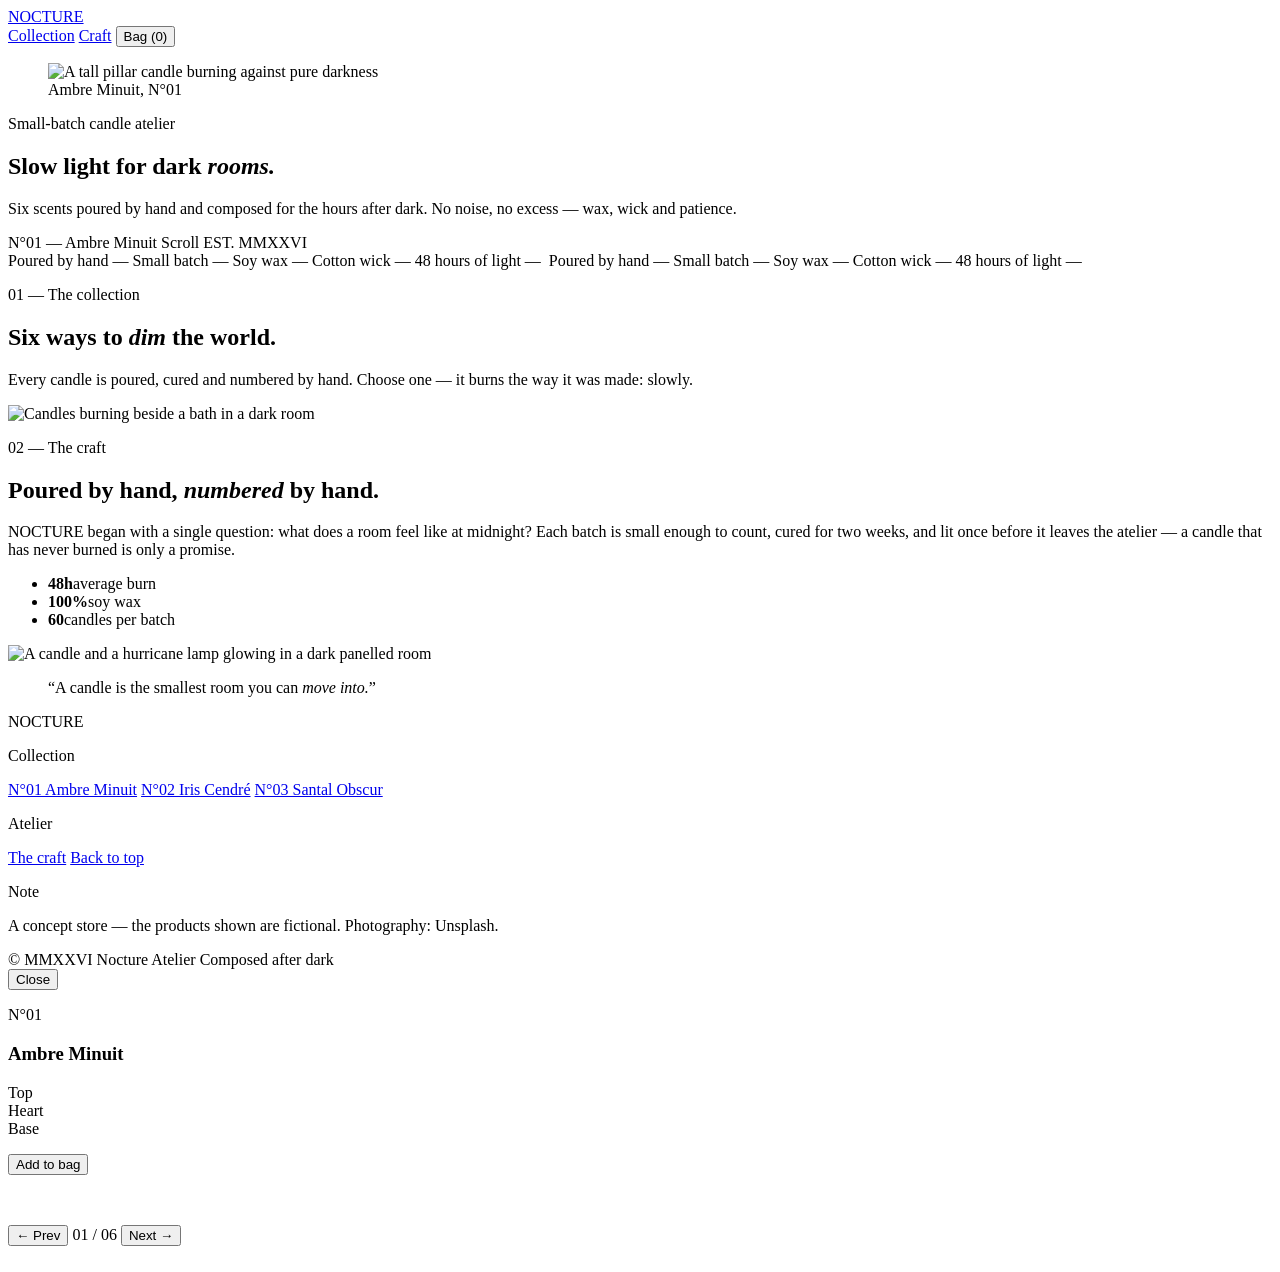
==== index.html @ b779e442 "Rename 1-index.html to index.html" ====
<!DOCTYPE html>
<html lang="en">
<head>
<meta charset="UTF-8">
<meta name="viewport" content="width=device-width, initial-scale=1.0">
<title>NOCTURE — Slow light for dark rooms</title>
<meta name="description" content="NOCTURE is a small-batch candle atelier. Six scents poured by hand, composed for the hours after dark.">
<link rel="icon" href="favicon.svg" type="image/svg+xml">
<link rel="preconnect" href="https://fonts.googleapis.com">
<link rel="preconnect" href="https://fonts.gstatic.com" crossorigin>
<link href="https://fonts.googleapis.com/css2?family=Italiana&family=Cormorant+Garamond:ital,wght@0,300;0,400;1,300;1,400&family=IBM+Plex+Mono:wght@400;500&display=swap" rel="stylesheet">
<link rel="stylesheet" href="style.css">
</head>
<body>

<!-- PRELOADER -->
<div class="loader" id="loader" aria-hidden="true">
  <div class="loader__word" id="loaderWord"></div>
  <div class="loader__line"><span id="loaderBar"></span></div>
</div>

<!-- HEADER -->
<header class="hdr" id="hdr">
  <a class="hdr__brand" href="#top" data-scroll>NOCTURE</a>
  <nav class="hdr__nav" aria-label="Primary">
    <a href="#collection" data-scroll>Collection</a>
    <a href="#craft" data-scroll>Craft</a>
    <button class="hdr__bag" id="bagBtn" type="button">Bag&nbsp;(<span id="bagCount">0</span>)</button>
  </nav>
</header>

<main id="top">

  <!-- HERO -->
  <section class="hero" id="hero">
    <div class="hero__glow" id="heroGlow"></div>
    <div class="hero__stage" id="heroStage">
      <figure class="niche niche--hero">
        <img src="hero.jpg" alt="A tall pillar candle burning against pure darkness" class="niche__img" id="heroImg" fetchpriority="high">
        <figcaption class="sr-only">Ambre Minuit, N°01</figcaption>
      </figure>
      <div class="hero__shadow"></div>
    </div>
    <div class="hero__copy" id="heroCopy">
      <p class="label rv">Small-batch candle atelier</p>
      <h1 class="hero__title">
        <span class="rv d1">Slow light</span>
        <span class="rv d2">for dark <em>rooms.</em></span>
      </h1>
      <p class="hero__sub rv d3">Six scents poured by hand and composed for the hours after dark. No noise, no excess — wax, wick and patience.</p>
    </div>
    <div class="hero__meta rv d4">
      <span>N°01 — Ambre Minuit</span>
      <span class="hero__scroll">Scroll<span class="hero__scroll-line"></span></span>
      <span>EST. MMXXVI</span>
    </div>
  </section>

  <!-- MARQUEE -->
  <div class="marquee" aria-hidden="true">
    <div class="marquee__track">
      <span>Poured by hand — Small batch — Soy wax — Cotton wick — 48 hours of light —&nbsp;</span>
      <span>Poured by hand — Small batch — Soy wax — Cotton wick — 48 hours of light —&nbsp;</span>
    </div>
  </div>

  <!-- COLLECTION -->
  <section class="collection" id="collection">
    <header class="section-head">
      <p class="label rv">01 — The collection</p>
      <h2 class="section-title rv d1">Six ways to <em>dim</em> the world.</h2>
      <p class="section-sub rv d2">Every candle is poured, cured and numbered by hand. Choose one — it burns the way it was made: slowly.</p>
    </header>
    <div class="shelf" id="shelf"><!-- niches rendered by script.js --></div>
  </section>

  <!-- CRAFT -->
  <section class="craft" id="craft">
    <div class="craft__media rv">
      <img src="craft.jpg" alt="Candles burning beside a bath in a dark room" loading="lazy">
    </div>
    <div class="craft__copy">
      <p class="label rv">02 — The craft</p>
      <h2 class="section-title rv d1">Poured by hand, <em>numbered</em> by hand.</h2>
      <p class="rv d2">NOCTURE began with a single question: what does a room feel like at midnight? Each batch is small enough to count, cured for two weeks, and lit once before it leaves the atelier — a candle that has never burned is only a promise.</p>
      <ul class="stats rv d3">
        <li><strong>48<span>h</span></strong><span>average burn</span></li>
        <li><strong>100<span>%</span></strong><span>soy wax</span></li>
        <li><strong>60</strong><span>candles per batch</span></li>
      </ul>
    </div>
  </section>

  <!-- ATMOSPHERE BAND -->
  <section class="atmos" aria-label="Atmosphere">
    <img src="atmos.jpg" alt="A candle and a hurricane lamp glowing in a dark panelled room" id="atmosImg" loading="lazy">
    <blockquote class="atmos__quote">
      <p class="rv">“A candle is the smallest room you can <em>move into.</em>”</p>
    </blockquote>
  </section>

  <!-- FOOTER -->
  <footer class="ftr">
    <div class="ftr__word" aria-hidden="true">NOCTURE</div>
    <div class="ftr__grid">
      <div>
        <p class="label">Collection</p>
        <a href="#collection" data-scroll>N°01 Ambre Minuit</a>
        <a href="#collection" data-scroll>N°02 Iris Cendré</a>
        <a href="#collection" data-scroll>N°03 Santal Obscur</a>
      </div>
      <div>
        <p class="label">Atelier</p>
        <a href="#craft" data-scroll>The craft</a>
        <a href="#top" data-scroll>Back to top</a>
      </div>
      <div>
        <p class="label">Note</p>
        <p class="ftr__note">A concept store — the products shown are fictional. Photography: Unsplash.</p>
      </div>
    </div>
    <div class="ftr__base">
      <span>© MMXXVI Nocture Atelier</span>
      <span>Composed after dark</span>
    </div>
  </footer>

</main>

<!-- PRODUCT OVERLAY -->
<div class="product" id="product" role="dialog" aria-modal="true" aria-hidden="true">
  <div class="product__bg" id="productBg"></div>
  <button class="product__close" id="productClose" type="button" aria-label="Close">Close</button>
  <div class="product__inner">
    <div class="product__info">
      <p class="label" id="pNum">N°01</p>
      <h3 class="product__name" id="pName">Ambre Minuit</h3>
      <p class="product__desc" id="pDesc"></p>
      <dl class="notes">
        <div><dt>Top</dt><dd id="pTop"></dd></div>
        <div><dt>Heart</dt><dd id="pHeart"></dd></div>
        <div><dt>Base</dt><dd id="pBase"></dd></div>
      </dl>
      <div class="product__buy">
        <span class="product__price" id="pPrice"></span>
        <span class="product__burn" id="pBurn"></span>
      </div>
      <button class="btn" id="addBtn" type="button">Add to bag</button>
    </div>
    <div class="product__stage">
      <div class="product__stage-glow"></div>
      <figure class="niche niche--product">
        <img src="" alt="" class="niche__img" id="pImg">
      </figure>
    </div>
  </div>
  <div class="product__nav">
    <button id="prevBtn" type="button">← Prev</button>
    <span id="pIdx">01 / 06</span>
    <button id="nextBtn" type="button">Next →</button>
  </div>
</div>

<div class="toast" id="toast" role="status" aria-live="polite"></div>
<img id="flipGhost" alt="" aria-hidden="true">

<script src="script.js"></script>
</body>
</html>
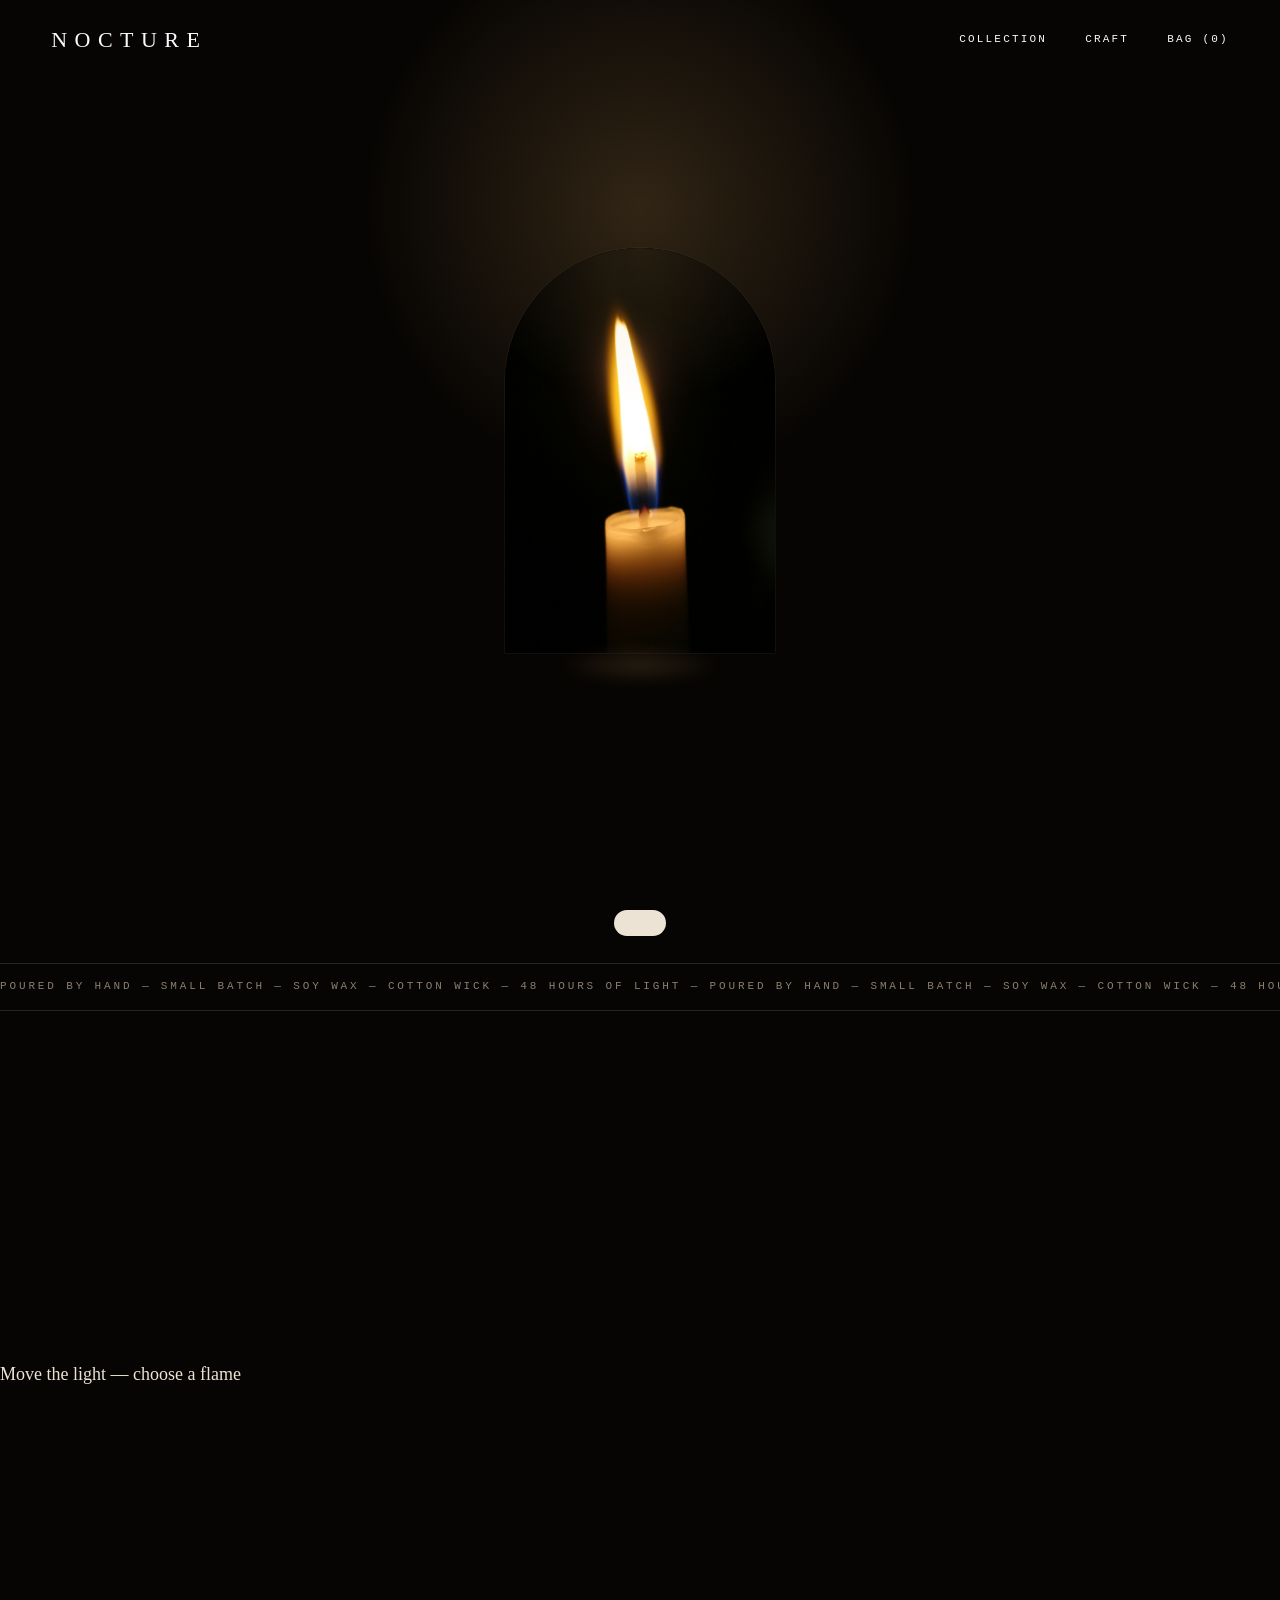
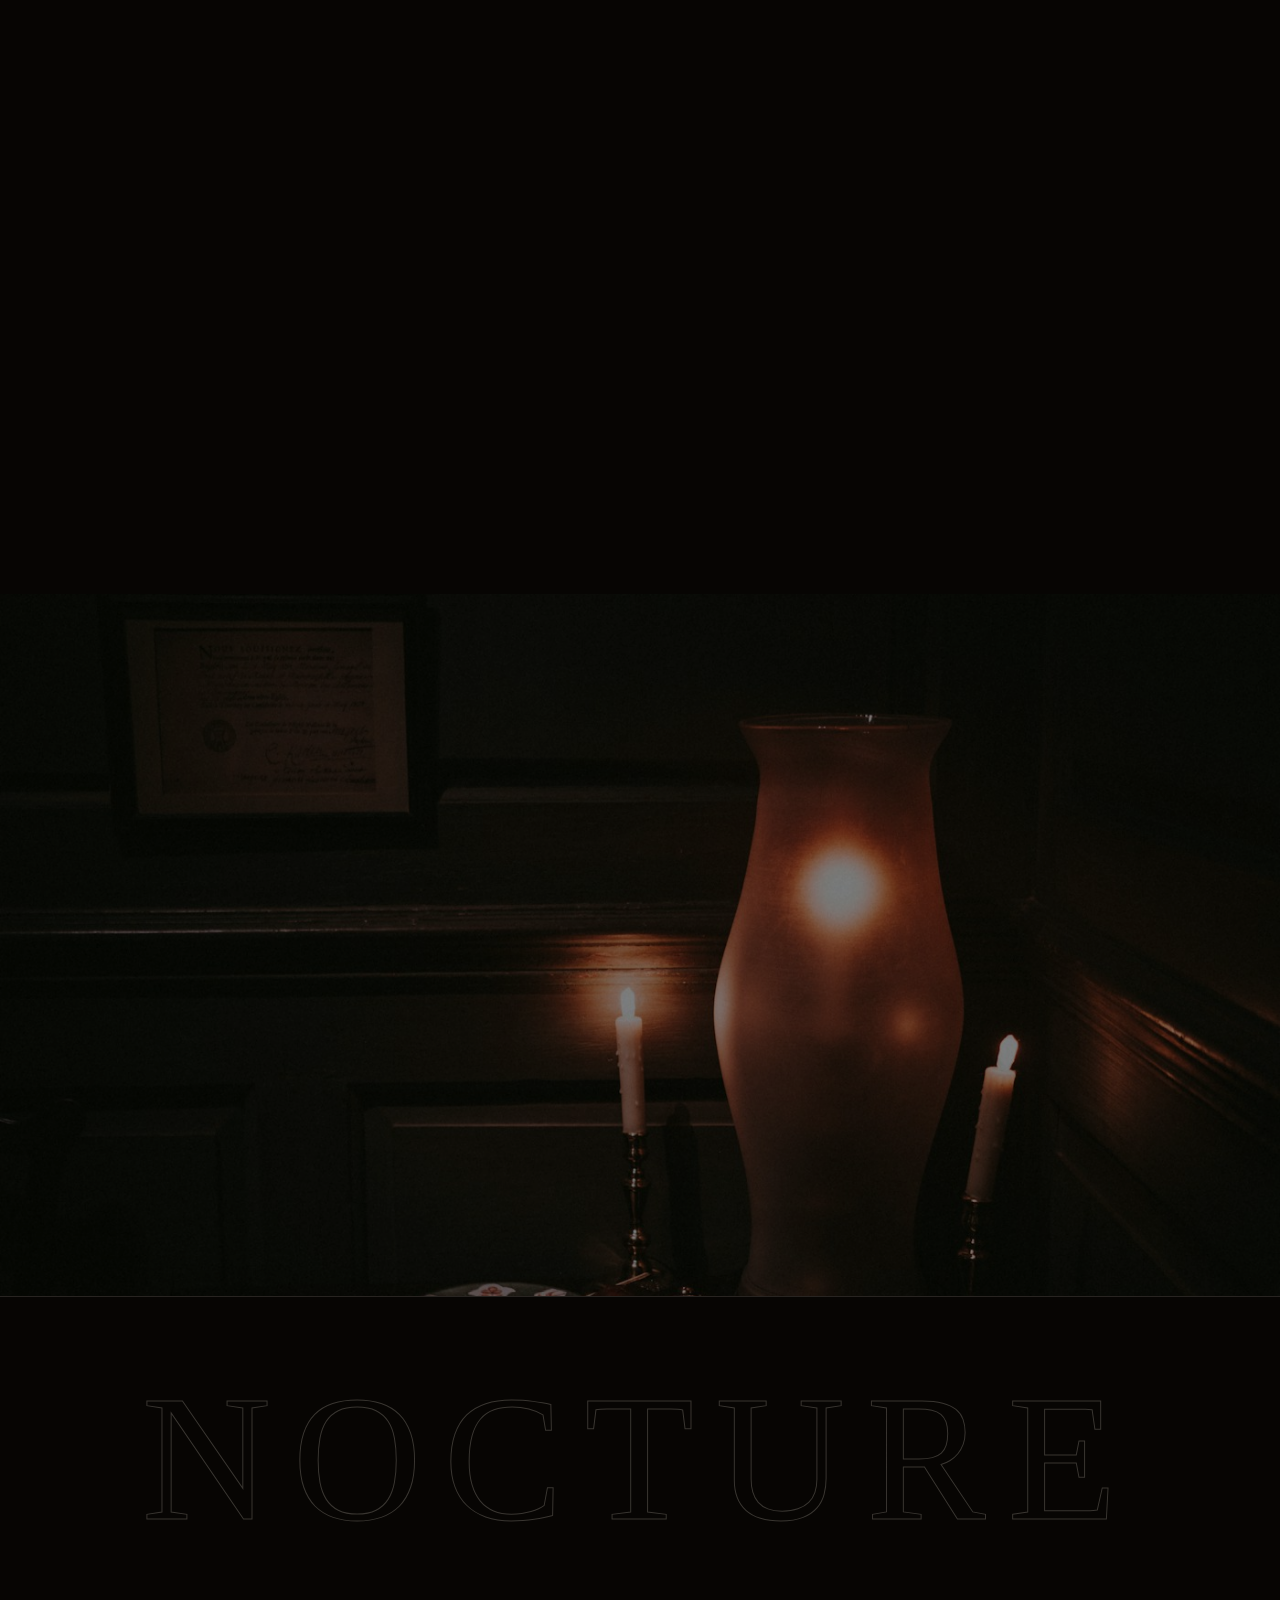
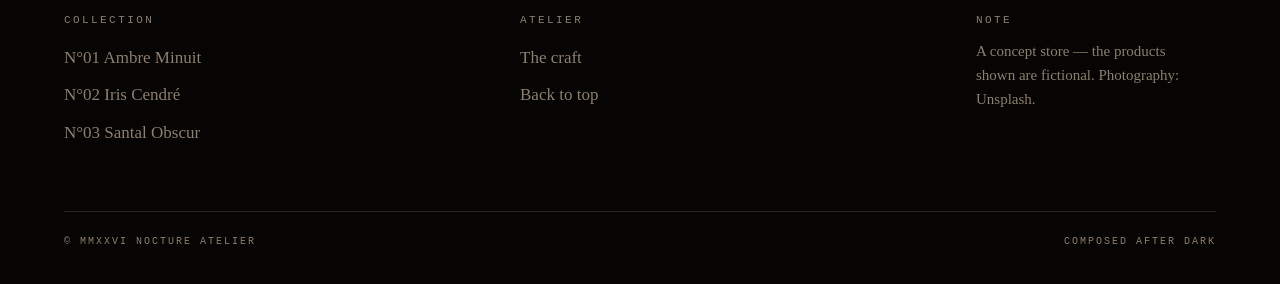
==== commit f122152e: "Rebuild the collection as a wall of lit niches" ====
--- a/index.html
+++ b/index.html
@@ -12,6 +12,8 @@
 <link rel="stylesheet" href="style.css">
 </head>
 <body>
+<div class="cur" id="curDot" aria-hidden="true"></div>
+<div class="cur-ring" id="curRing" aria-hidden="true"></div>
 
 <!-- PRELOADER -->
 <div class="loader" id="loader" aria-hidden="true">
@@ -71,7 +73,12 @@
       <h2 class="section-title rv d1">Six ways to <em>dim</em> the world.</h2>
       <p class="section-sub rv d2">Every candle is poured, cured and numbered by hand. Choose one — it burns the way it was made: slowly.</p>
     </header>
-    <div class="shelf" id="shelf"><!-- niches rendered by script.js --></div>
+    <div class="wall" id="wall">
+      <div class="wall__pin">
+        <div class="wall__row" id="wallRow"><!-- niches rendered by script.js --></div>
+        <p class="wall__hint" id="wallHint">Move the light — choose a flame</p>
+      </div>
+    </div>
   </section>
 
   <!-- CRAFT -->
@@ -148,6 +155,8 @@
       <button class="btn" id="addBtn" type="button">Add to bag</button>
     </div>
     <div class="product__stage">
+      <div class="scene-halo" id="sceneHalo"></div>
+      <div class="scene-ghost" id="sceneGhost" aria-hidden="true">Ambre</div>
       <div class="product__stage-glow"></div>
       <figure class="niche niche--product">
         <img src="" alt="" class="niche__img" id="pImg">
--- a/style.css
+++ b/style.css
@@ -0,0 +1,286 @@
+/* NOCTURE — slow light for dark rooms */
+:root {
+  --bg: #070503;
+  --bg2: #0c0906;
+  --ink: #ece3d4;
+  --mut: #8b7f6e;
+  --amber: #d9a45c;
+  --amber-dim: rgba(217, 164, 92, .22);
+  --line: rgba(236, 227, 212, .14);
+  --ease: cubic-bezier(.22, 1, .36, 1);
+  --serif: "Italiana", "Didot", serif;
+  --body: "Cormorant Garamond", Georgia, serif;
+  --mono: "IBM Plex Mono", "SFMono-Regular", monospace;
+}
+* { margin: 0; padding: 0; box-sizing: border-box; }
+html { scroll-behavior: smooth; }
+body {
+  background: var(--bg);
+  color: var(--ink);
+  font-family: var(--body);
+  font-size: 18px;
+  line-height: 1.6;
+  -webkit-font-smoothing: antialiased;
+  overflow-x: hidden;
+}
+img { display: block; max-width: 100%; }
+a { color: inherit; text-decoration: none; }
+button { font: inherit; color: inherit; background: none; border: 0; cursor: pointer; }
+.sr-only { position: absolute; width: 1px; height: 1px; overflow: hidden; clip: rect(0 0 0 0); }
+.label {
+  font-family: var(--mono); font-size: 11px; letter-spacing: .22em;
+  text-transform: uppercase; color: var(--mut);
+}
+em { font-style: italic; }
+
+/* reveal */
+.rv { opacity: 0; transform: translateY(26px); transition: opacity .9s var(--ease), transform .9s var(--ease); }
+.rv.in { opacity: 1; transform: none; }
+.rv.d1 { transition-delay: .08s; } .rv.d2 { transition-delay: .16s; }
+.rv.d3 { transition-delay: .24s; } .rv.d4 { transition-delay: .32s; }
+
+/* preloader */
+.loader {
+  position: fixed; inset: 0; z-index: 90; background: var(--bg);
+  display: flex; flex-direction: column; align-items: center; justify-content: center;
+  gap: 26px; transition: opacity .8s var(--ease), visibility .8s;
+}
+.loader.done { opacity: 0; visibility: hidden; }
+.loader__word { display: flex; gap: .08em; font-family: var(--serif); font-size: clamp(34px, 6vw, 64px); letter-spacing: .3em; }
+.loader__word span { opacity: 0; transform: translateY(18px); animation: lrise .8s var(--ease) forwards; }
+@keyframes lrise { to { opacity: 1; transform: none; } }
+.loader__line { width: min(280px, 50vw); height: 1px; background: var(--line); overflow: hidden; }
+.loader__line span { display: block; height: 100%; width: 0; background: var(--amber); transition: width .3s linear; }
+
+/* header */
+.hdr {
+  position: fixed; top: 0; left: 0; right: 0; z-index: 40;
+  display: flex; justify-content: space-between; align-items: center;
+  padding: 22px clamp(20px, 4vw, 56px);
+  mix-blend-mode: difference; color: #fff;
+  opacity: 0; transform: translateY(-12px);
+  transition: opacity .9s var(--ease) .2s, transform .9s var(--ease) .2s;
+}
+body.ready .hdr { opacity: 1; transform: none; }
+.hdr__brand { font-family: var(--serif); font-size: 22px; letter-spacing: .34em; }
+.hdr__nav { display: flex; gap: clamp(16px, 3vw, 38px); align-items: center; }
+.hdr__nav a, .hdr__bag {
+  font-family: var(--mono); font-size: 11px; letter-spacing: .2em; text-transform: uppercase;
+  position: relative; padding: 4px 0;
+}
+.hdr__nav a::after, .hdr__bag::after {
+  content: ""; position: absolute; left: 0; bottom: 0; height: 1px; width: 100%;
+  background: currentColor; transform: scaleX(0); transform-origin: right;
+  transition: transform .45s var(--ease);
+}
+.hdr__nav a:hover::after, .hdr__bag:hover::after { transform: scaleX(1); transform-origin: left; }
+
+/* hero */
+.hero { position: relative; min-height: 100svh; display: grid; place-items: center; overflow: hidden; }
+.hero__glow {
+  position: absolute; top: -12%; left: 50%; width: 70vmin; height: 70vmin;
+  transform: translateX(-50%);
+  background: radial-gradient(ellipse at center, rgba(217,164,92,.20), transparent 62%);
+  animation: breathe 7s ease-in-out infinite;
+  pointer-events: none;
+}
+@keyframes breathe { 0%,100% { opacity: .55; } 50% { opacity: 1; } }
+.hero__stage { position: relative; z-index: 1; will-change: transform; }
+.hero__shadow {
+  position: absolute; left: 50%; bottom: -8%; width: 60%; height: 40px;
+  transform: translateX(-50%);
+  background: radial-gradient(ellipse at center, rgba(217,164,92,.16), transparent 70%);
+  filter: blur(6px);
+}
+.hero__copy { position: absolute; z-index: 2; left: clamp(20px, 5vw, 72px); bottom: clamp(84px, 12vh, 120px); max-width: 520px; will-change: transform; }
+.hero__title { font-family: var(--serif); font-weight: 400; font-size: clamp(44px, 7.2vw, 96px); line-height: .98; margin: 14px 0 20px; }
+.hero__title span { display: block; }
+.hero__sub { color: var(--mut); font-size: clamp(17px, 1.6vw, 20px); max-width: 42ch; }
+.hero__meta {
+  position: absolute; z-index: 2; right: clamp(20px, 5vw, 72px); bottom: clamp(84px, 12vh, 120px);
+  display: flex; flex-direction: column; align-items: flex-end; gap: 14px;
+  font-family: var(--mono); font-size: 11px; letter-spacing: .2em; text-transform: uppercase; color: var(--mut);
+}
+.hero__scroll { display: inline-flex; align-items: center; gap: 10px; }
+.hero__scroll-line { width: 1px; height: 44px; background: var(--line); position: relative; overflow: hidden; }
+.hero__scroll-line::after { content: ""; position: absolute; inset: 0; background: var(--amber); animation: drip 2.2s var(--ease) infinite; }
+@keyframes drip { 0% { transform: translateY(-100%); } 60%,100% { transform: translateY(100%); } }
+
+/* niche (the alcove) */
+.niche {
+  position: relative; overflow: hidden;
+  border-radius: 999px 999px 6px 6px;
+  background: var(--bg2);
+  box-shadow: inset 0 40px 80px rgba(0,0,0,.82), inset 0 -18px 40px rgba(0,0,0,.6), 0 0 0 1px rgba(236,227,212,.05);
+}
+.niche::before {
+  content: ""; position: absolute; inset: 0; z-index: 1; pointer-events: none;
+  background: radial-gradient(ellipse 90% 55% at 50% 0%, var(--amber-dim), transparent 70%);
+  opacity: .8; transition: opacity .6s var(--ease);
+}
+.niche--hero { width: clamp(230px, 30vmin, 330px); aspect-ratio: 3 / 4.5; }
+.niche__img {
+  width: 100%; height: 100%; object-fit: cover;
+  -webkit-box-reflect: below 2px linear-gradient(transparent 62%, rgba(255,255,255,.10));
+}
+.niche--hero .niche__img { animation: sway 9s ease-in-out infinite; }
+@keyframes sway { 0%,100% { transform: translateX(-4px) scale(1.02); } 50% { transform: translateX(4px) scale(1.02); } }
+
+/* marquee */
+.marquee { border-top: 1px solid var(--line); border-bottom: 1px solid var(--line); overflow: hidden; padding: 14px 0; margin-top: clamp(40px, 7vh, 80px); }
+.marquee__track { display: flex; white-space: nowrap; width: max-content; animation: slide 36s linear infinite; }
+.marquee__track span { font-family: var(--mono); font-size: 11px; letter-spacing: .26em; text-transform: uppercase; color: var(--mut); }
+@keyframes slide { to { transform: translateX(-50%); } }
+
+/* sections */
+.section-head { padding: clamp(90px, 14vh, 150px) clamp(20px, 5vw, 72px) clamp(36px, 6vh, 64px); max-width: 900px; }
+.section-title { font-family: var(--serif); font-weight: 400; font-size: clamp(34px, 4.6vw, 64px); line-height: 1.05; margin: 14px 0 18px; }
+.section-sub { color: var(--mut); max-width: 52ch; }
+
+/* collection shelf */
+.shelf {
+  display: grid; grid-template-columns: repeat(3, 1fr);
+  gap: clamp(28px, 4vw, 56px) clamp(20px, 3vw, 44px);
+  padding: 0 clamp(20px, 5vw, 72px) clamp(90px, 14vh, 150px);
+}
+.niche-card { position: relative; cursor: pointer; }
+.niche-card .niche { width: 100%; aspect-ratio: 3 / 4.2; transition: transform .7s var(--ease); }
+.niche-card .niche__img { transition: transform 1.1s var(--ease), filter .7s var(--ease); filter: brightness(.86); }
+.niche-card:hover .niche { transform: translateY(-8px); }
+.niche-card:hover .niche::before { opacity: 1; }
+.niche-card:hover .niche__img { transform: scale(1.05); filter: brightness(1); }
+.niche-card__meta { display: flex; justify-content: space-between; align-items: baseline; margin-top: 16px; gap: 12px; }
+.niche-card__name { font-family: var(--serif); font-size: 22px; letter-spacing: .04em; }
+.niche-card__num { font-family: var(--mono); font-size: 11px; letter-spacing: .18em; color: var(--mut); }
+.niche-card__price { font-family: var(--mono); font-size: 11px; letter-spacing: .14em; color: var(--mut); }
+
+/* craft */
+.craft {
+  display: grid; grid-template-columns: 1fr 1fr; gap: clamp(32px, 5vw, 80px);
+  padding: 0 clamp(20px, 5vw, 72px) clamp(90px, 14vh, 150px);
+  align-items: center;
+}
+.craft__media { border-radius: 4px; overflow: hidden; }
+.craft__media img { aspect-ratio: 4 / 5; object-fit: cover; width: 100%; transition: transform 1.4s var(--ease); }
+.craft__media:hover img { transform: scale(1.03); }
+.craft__copy p:not(.label) { color: var(--mut); max-width: 50ch; }
+.stats { display: flex; gap: clamp(24px, 3.5vw, 56px); margin-top: 38px; list-style: none; }
+.stats li { display: flex; flex-direction: column; gap: 6px; }
+.stats strong { font-family: var(--serif); font-weight: 400; font-size: clamp(30px, 3vw, 44px); color: var(--amber); }
+.stats strong span { font-size: .5em; margin-left: 2px; }
+.stats li > span { font-family: var(--mono); font-size: 10px; letter-spacing: .2em; text-transform: uppercase; color: var(--mut); }
+
+/* atmosphere */
+.atmos { position: relative; height: 78vh; overflow: hidden; }
+.atmos img { width: 100%; height: 118%; object-fit: cover; will-change: transform; filter: brightness(.6); }
+.atmos__quote { position: absolute; inset: 0; display: grid; place-items: center; padding: 0 clamp(20px, 8vw, 120px); }
+.atmos__quote p { font-family: var(--body); font-size: clamp(26px, 3.6vw, 46px); line-height: 1.25; text-align: center; max-width: 22ch; }
+
+/* footer */
+.ftr { border-top: 1px solid var(--line); padding: clamp(60px, 9vh, 100px) clamp(20px, 5vw, 72px) 34px; }
+.ftr__word {
+  font-family: var(--serif); font-size: clamp(64px, 14vw, 220px); line-height: .9;
+  letter-spacing: .12em; text-align: center; color: transparent;
+  -webkit-text-stroke: 1px rgba(236,227,212,.22); user-select: none;
+}
+.ftr__grid { display: grid; grid-template-columns: repeat(3, minmax(0, 240px)); justify-content: space-between; gap: 32px; margin: clamp(48px, 8vh, 90px) 0 60px; }
+.ftr__grid a { display: block; font-size: 17px; color: var(--mut); padding: 5px 0; transition: color .3s; }
+.ftr__grid a:hover { color: var(--ink); }
+.ftr__grid .label { margin-bottom: 10px; }
+.ftr__note { color: var(--mut); font-size: 15px; max-width: 30ch; }
+.ftr__base { display: flex; justify-content: space-between; border-top: 1px solid var(--line); padding-top: 22px; font-family: var(--mono); font-size: 10px; letter-spacing: .2em; text-transform: uppercase; color: var(--mut); }
+
+/* product overlay */
+.product { position: fixed; inset: 0; z-index: 60; visibility: hidden; }
+.product.open { visibility: visible; }
+.product__bg { position: absolute; inset: 0; background: #050403; opacity: 0; transition: opacity .6s var(--ease); }
+.product.open .product__bg { opacity: 1; }
+.product__close {
+  position: absolute; top: 24px; right: clamp(20px, 4vw, 56px); z-index: 3;
+  font-family: var(--mono); font-size: 11px; letter-spacing: .2em; text-transform: uppercase;
+  padding: 10px 0; color: var(--mut); transition: color .3s;
+}
+.product__close:hover { color: var(--ink); }
+.product__inner {
+  position: relative; z-index: 2; height: 100%;
+  display: grid; grid-template-columns: minmax(340px, 42%) 1fr;
+  align-items: center; padding: clamp(72px, 10vh, 100px) clamp(20px, 5vw, 72px) 90px;
+  gap: clamp(24px, 4vw, 64px);
+}
+.product__info > * { opacity: 0; transform: translateY(22px); transition: opacity .7s var(--ease), transform .7s var(--ease); }
+.product.open .product__info > * { opacity: 1; transform: none; }
+.product.open .product__info > *:nth-child(2) { transition-delay: .06s; }
+.product.open .product__info > *:nth-child(3) { transition-delay: .12s; }
+.product.open .product__info > *:nth-child(4) { transition-delay: .18s; }
+.product.open .product__info > *:nth-child(5) { transition-delay: .24s; }
+.product.open .product__info > *:nth-child(6) { transition-delay: .3s; }
+.product__name { font-family: var(--serif); font-weight: 400; font-size: clamp(40px, 4.6vw, 72px); line-height: 1; margin: 12px 0 16px; }
+.product__desc { color: var(--mut); max-width: 42ch; font-size: clamp(16px, 1.4vw, 19px); }
+.notes { margin: 26px 0; border-top: 1px solid var(--line); }
+.notes > div { display: grid; grid-template-columns: 90px 1fr; gap: 16px; padding: 10px 0; border-bottom: 1px solid var(--line); }
+.notes dt { font-family: var(--mono); font-size: 10px; letter-spacing: .2em; text-transform: uppercase; color: var(--mut); padding-top: 4px; }
+.notes dd { font-size: 17px; }
+.product__buy { display: flex; align-items: baseline; gap: 22px; margin-bottom: 26px; }
+.product__price { font-family: var(--serif); font-size: 30px; }
+.product__burn { font-family: var(--mono); font-size: 11px; letter-spacing: .16em; text-transform: uppercase; color: var(--mut); }
+.btn {
+  display: inline-block; padding: 16px 42px;
+  border: 1px solid rgba(236,227,212,.35);
+  font-family: var(--mono); font-size: 11px; letter-spacing: .22em; text-transform: uppercase;
+  transition: background .45s var(--ease), color .45s var(--ease), border-color .45s;
+}
+.btn:hover { background: var(--ink); color: var(--bg); border-color: var(--ink); }
+.product__stage { position: relative; display: grid; place-items: center; height: 100%; }
+.product__stage-glow {
+  position: absolute; top: 2%; left: 50%; width: 52vmin; height: 52vmin; transform: translateX(-50%);
+  background: radial-gradient(ellipse at center, rgba(217,164,92,.18), transparent 62%);
+  animation: breathe 6s ease-in-out infinite; pointer-events: none;
+}
+.niche--product { width: clamp(260px, 34vmin, 380px); aspect-ratio: 3 / 4.5; }
+.product__nav {
+  position: absolute; z-index: 3; left: 0; right: 0; bottom: 26px;
+  display: flex; justify-content: center; gap: clamp(24px, 4vw, 56px); align-items: center;
+  font-family: var(--mono); font-size: 11px; letter-spacing: .2em; text-transform: uppercase;
+}
+.product__nav button { color: var(--mut); padding: 8px 4px; transition: color .3s; }
+.product__nav button:hover { color: var(--ink); }
+.product__nav span { color: var(--mut); }
+.product.switching .product__info > * { transition-duration: .25s; }
+
+/* FLIP ghost */
+#flipGhost { position: fixed; z-index: 70; object-fit: cover; display: none; pointer-events: none; border-radius: 999px 999px 6px 6px; }
+
+/* toast */
+.toast {
+  position: fixed; left: 50%; bottom: 30px; z-index: 80;
+  transform: translate(-50%, calc(100% + 40px));
+  background: var(--ink); color: var(--bg);
+  font-family: var(--mono); font-size: 11px; letter-spacing: .18em; text-transform: uppercase;
+  padding: 13px 26px; border-radius: 999px;
+  transition: transform .55s var(--ease);
+}
+.toast.show { transform: translate(-50%, 0); }
+
+/* mobile */
+@media (max-width: 900px) {
+  .hdr { padding: 16px 18px; }
+  .hdr__brand { font-size: 18px; letter-spacing: .22em; }
+  .hdr__nav { gap: 14px; }
+  .hdr__nav a, .hdr__bag { font-size: 10px; letter-spacing: .14em; }
+
+  .product__inner { grid-template-columns: 1fr; grid-template-rows: auto 1fr; align-items: start; padding-top: 70px; gap: 20px; overflow-y: auto; }
+  .product__stage { order: -1; height: auto; }
+  .niche--product { width: min(52vw, 260px); }
+  .craft { grid-template-columns: 1fr; }
+  .shelf { grid-template-columns: 1fr; max-width: 460px; margin: 0 auto; }
+  .hero__copy { left: 20px; right: 20px; bottom: 110px; }
+  .hero__meta { display: none; }
+  .niche--hero { width: min(58vw, 280px); }
+  .hero { align-items: start; padding-top: 14vh; }
+  .ftr__grid { grid-template-columns: 1fr 1fr; }
+}
+@media (prefers-reduced-motion: reduce) {
+  *, *::before, *::after { animation-duration: .01ms !important; transition-duration: .01ms !important; }
+  html { scroll-behavior: auto; }
+  .rv { opacity: 1; transform: none; }
+}
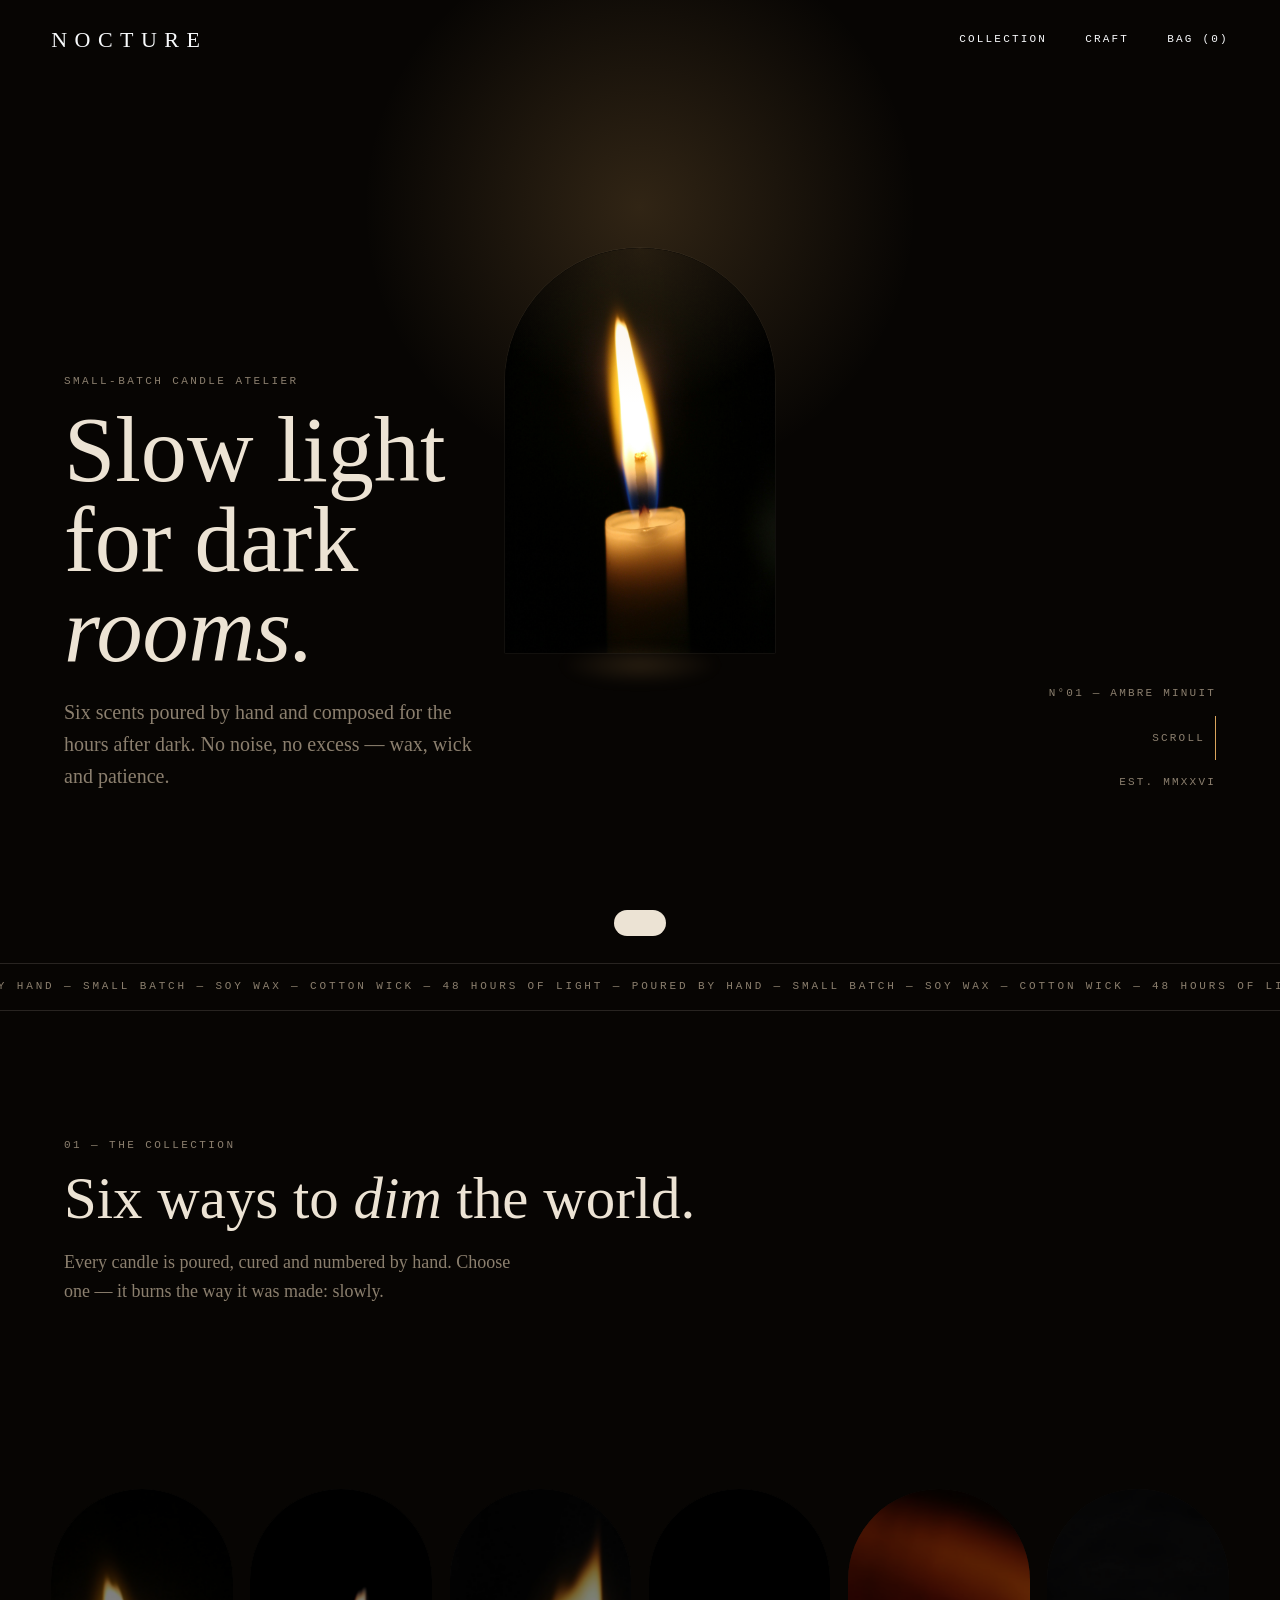
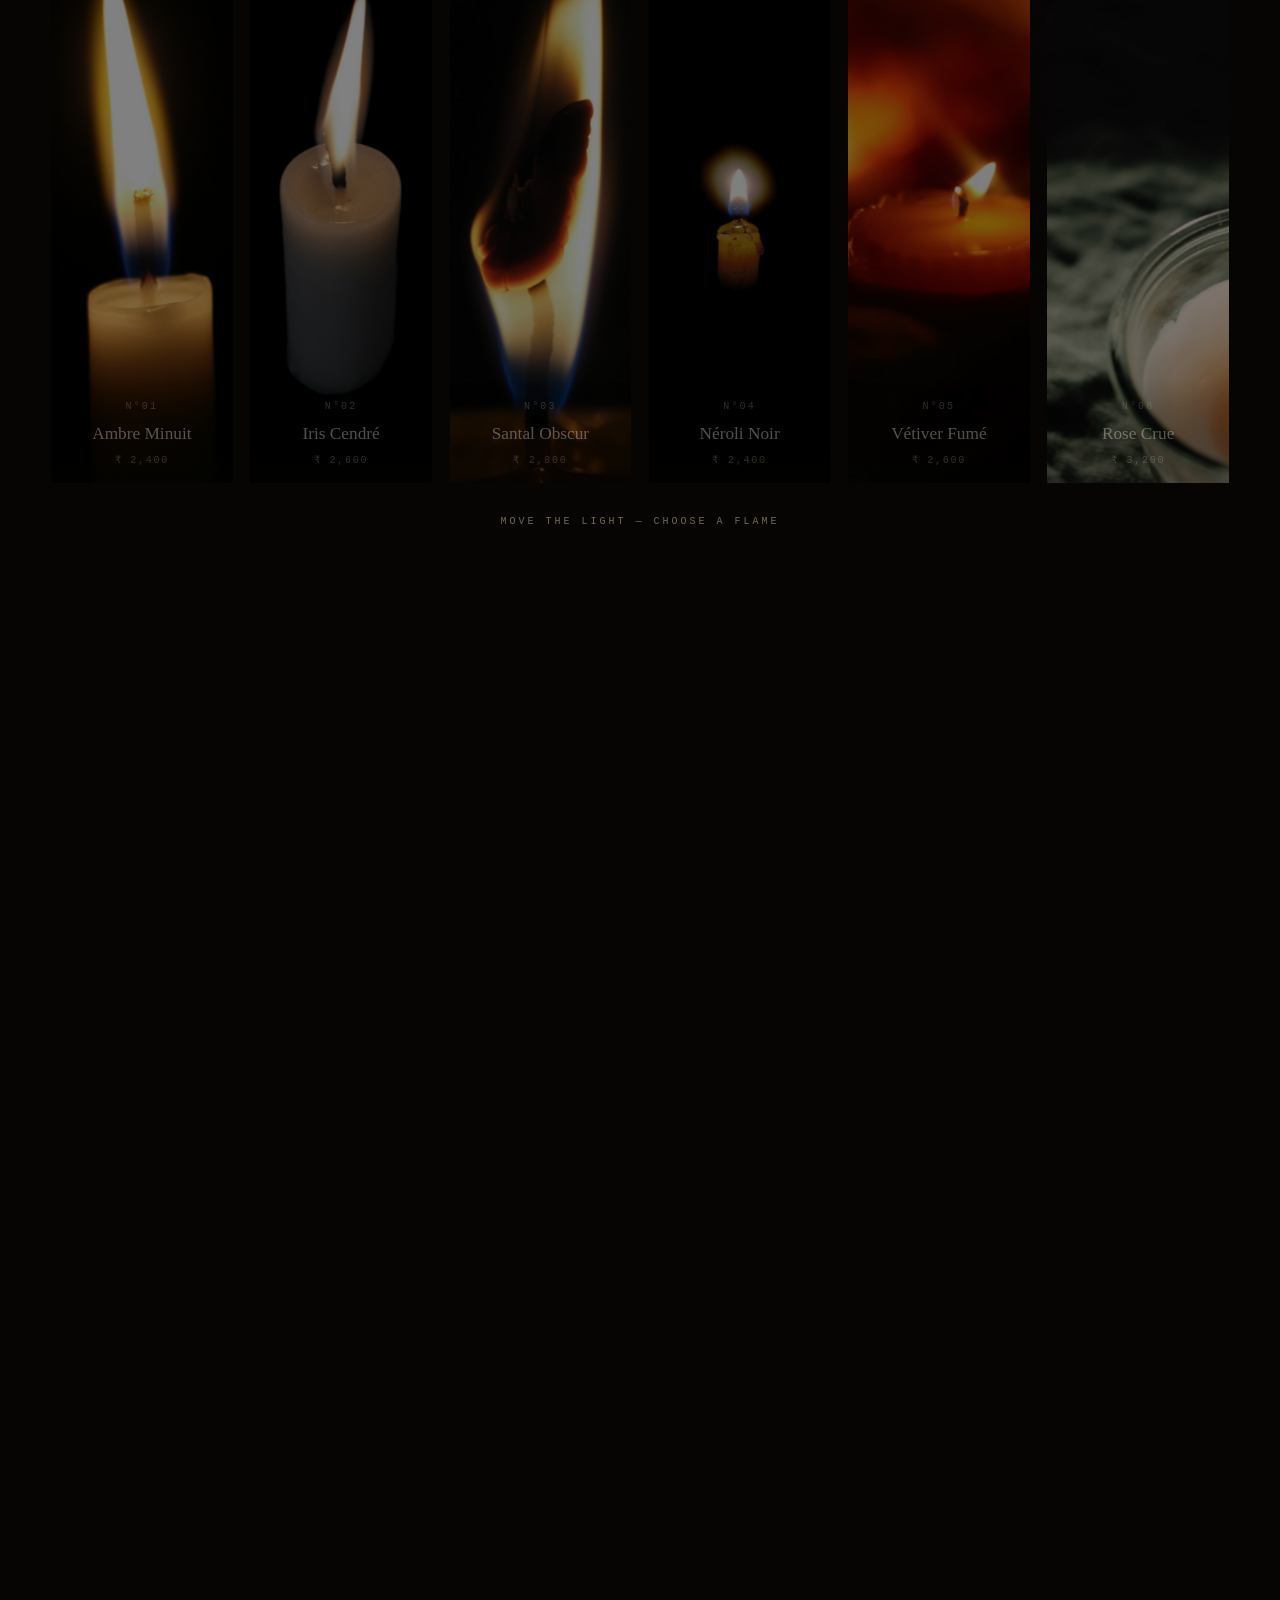
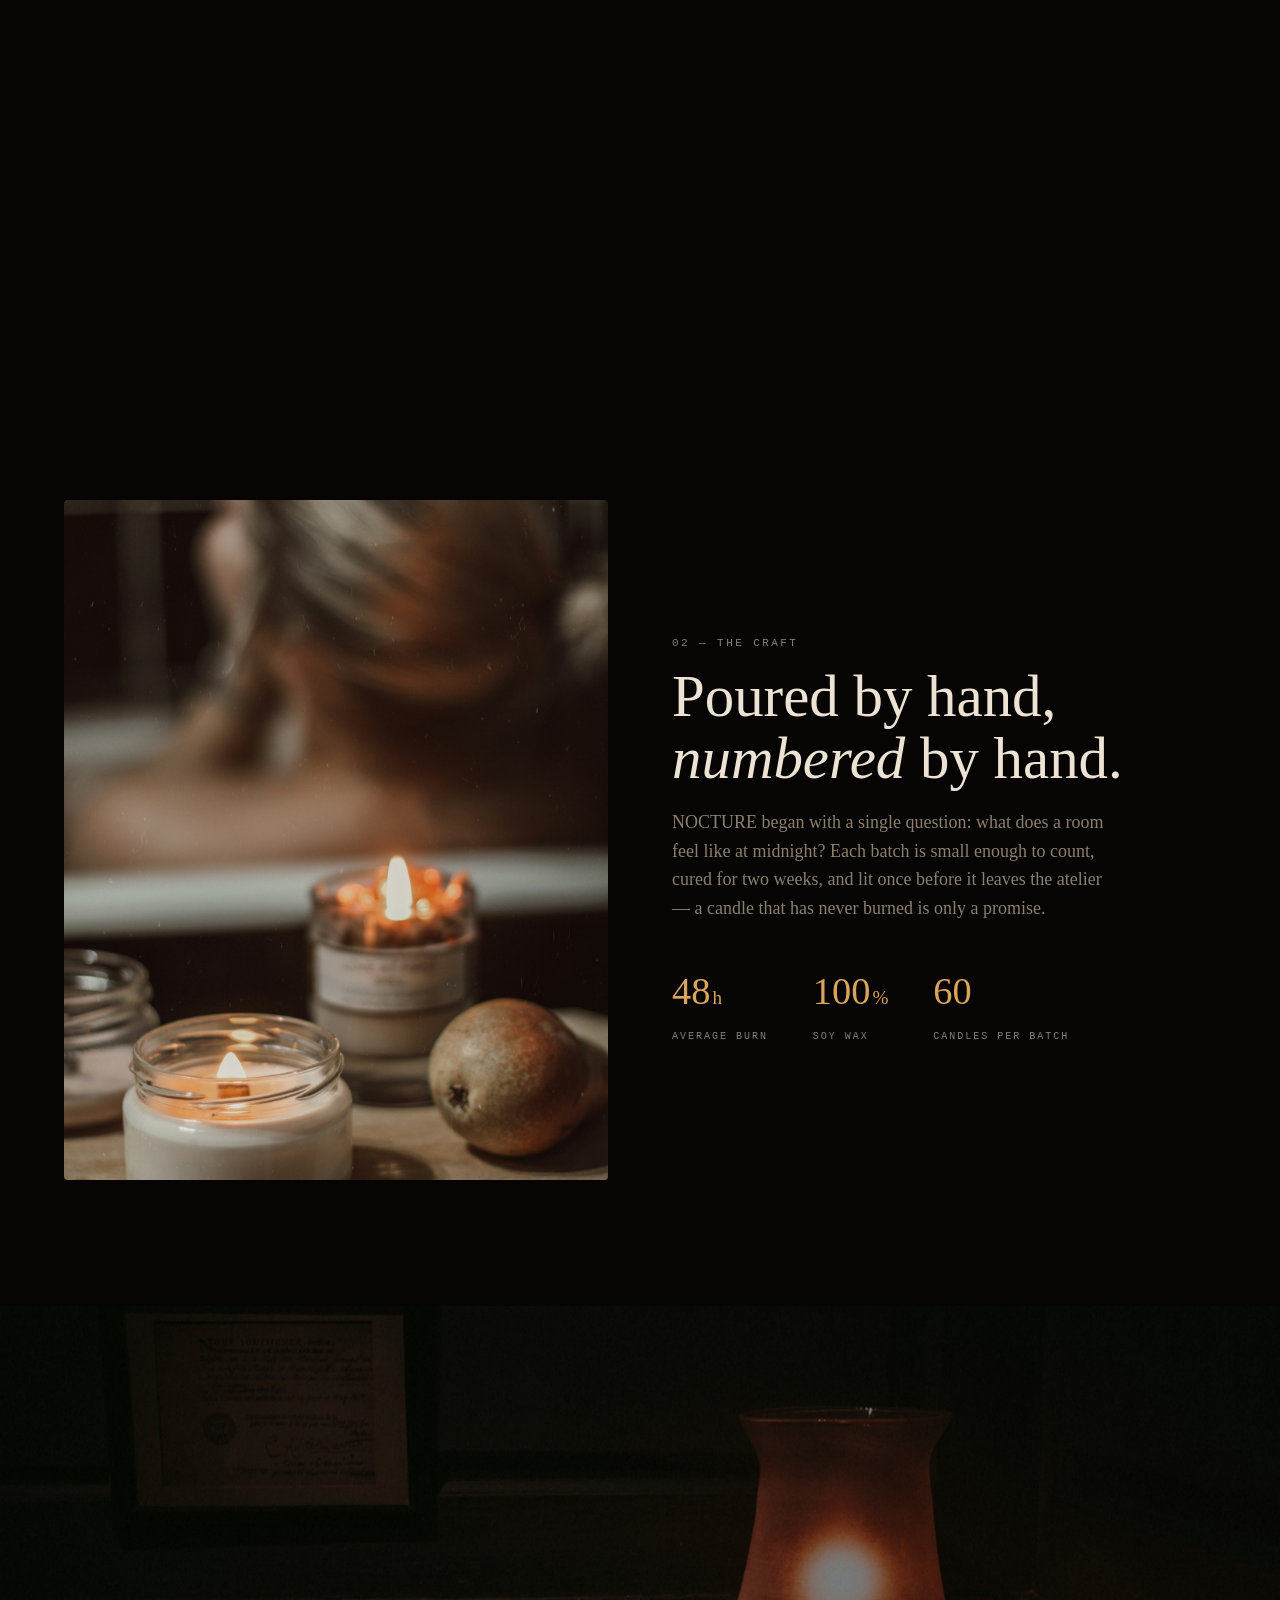
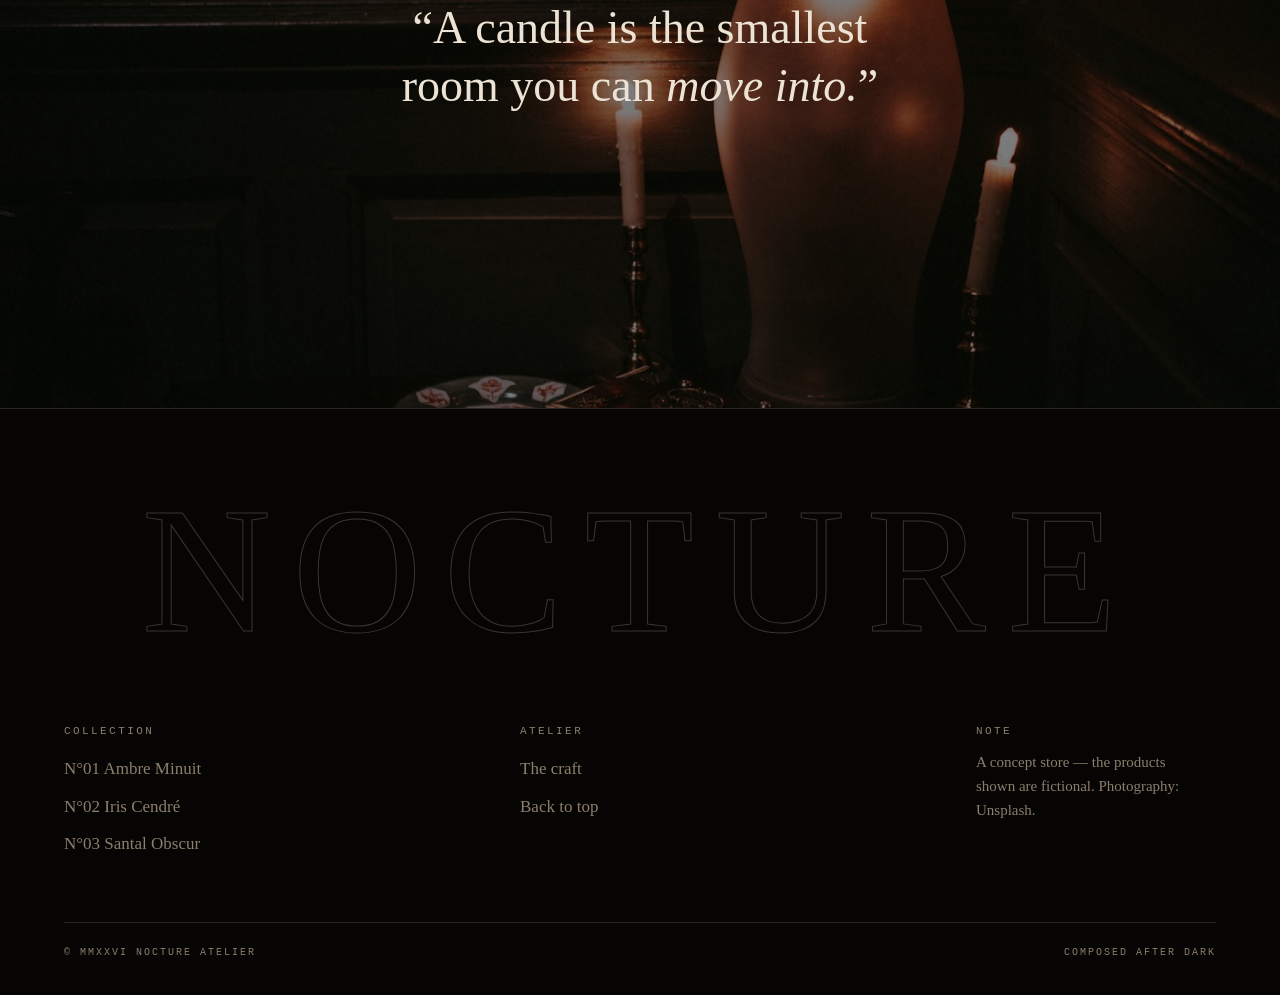
==== commit cec5d729: "Add social metadata and structured data" ====
--- a/index.html
+++ b/index.html
@@ -5,6 +5,30 @@
 <meta name="viewport" content="width=device-width, initial-scale=1.0">
 <title>NOCTURE — Slow light for dark rooms</title>
 <meta name="description" content="NOCTURE is a small-batch candle atelier. Six scents poured by hand, composed for the hours after dark.">
+<link rel="canonical" href="https://nocture-ten.vercel.app/">
+<meta property="og:type" content="website">
+<meta property="og:site_name" content="NOCTURE">
+<meta property="og:title" content="NOCTURE — Slow light for dark rooms">
+<meta property="og:description" content="NOCTURE is a small-batch candle atelier. Six scents poured by hand, composed for the hours after dark.">
+<meta property="og:url" content="https://nocture-ten.vercel.app/">
+<meta property="og:image" content="https://nocture-ten.vercel.app/hero.jpg">
+<meta property="og:image:width" content="1600">
+<meta property="og:image:height" content="2400">
+<meta property="og:image:alt" content="A lit NOCTURE candle in a dark room">
+<meta name="twitter:card" content="summary_large_image">
+<meta name="twitter:title" content="NOCTURE — Slow light for dark rooms">
+<meta name="twitter:description" content="NOCTURE is a small-batch candle atelier. Six scents poured by hand, composed for the hours after dark.">
+<meta name="twitter:image" content="https://nocture-ten.vercel.app/hero.jpg">
+<script type="application/ld+json">
+{
+  "@context": "https://schema.org",
+  "@type": "WebSite",
+  "name": "NOCTURE",
+  "url": "https://nocture-ten.vercel.app/",
+  "description": "A concept candle atelier: a dark, cinematic storefront where every product sits in a lit alcove. A design study by Aditya Kulkarni - the products are fictional.",
+  "creator": { "@type": "Person", "name": "Aditya Kulkarni", "url": "https://github.com/Aditya2375" }
+}
+</script>
 <link rel="icon" href="favicon.svg" type="image/svg+xml">
 <link rel="preconnect" href="https://fonts.googleapis.com">
 <link rel="preconnect" href="https://fonts.gstatic.com" crossorigin>
--- a/style.css
+++ b/style.css
@@ -136,23 +136,6 @@
 .section-head { padding: clamp(90px, 14vh, 150px) clamp(20px, 5vw, 72px) clamp(36px, 6vh, 64px); max-width: 900px; }
 .section-title { font-family: var(--serif); font-weight: 400; font-size: clamp(34px, 4.6vw, 64px); line-height: 1.05; margin: 14px 0 18px; }
 .section-sub { color: var(--mut); max-width: 52ch; }
-
-/* collection shelf */
-.shelf {
-  display: grid; grid-template-columns: repeat(3, 1fr);
-  gap: clamp(28px, 4vw, 56px) clamp(20px, 3vw, 44px);
-  padding: 0 clamp(20px, 5vw, 72px) clamp(90px, 14vh, 150px);
-}
-.niche-card { position: relative; cursor: pointer; }
-.niche-card .niche { width: 100%; aspect-ratio: 3 / 4.2; transition: transform .7s var(--ease); }
-.niche-card .niche__img { transition: transform 1.1s var(--ease), filter .7s var(--ease); filter: brightness(.86); }
-.niche-card:hover .niche { transform: translateY(-8px); }
-.niche-card:hover .niche::before { opacity: 1; }
-.niche-card:hover .niche__img { transform: scale(1.05); filter: brightness(1); }
-.niche-card__meta { display: flex; justify-content: space-between; align-items: baseline; margin-top: 16px; gap: 12px; }
-.niche-card__name { font-family: var(--serif); font-size: 22px; letter-spacing: .04em; }
-.niche-card__num { font-family: var(--mono); font-size: 11px; letter-spacing: .18em; color: var(--mut); }
-.niche-card__price { font-family: var(--mono); font-size: 11px; letter-spacing: .14em; color: var(--mut); }
 
 /* craft */
 .craft {
@@ -262,6 +245,125 @@
 .toast.show { transform: translate(-50%, 0); }
 
 /* mobile */
+
+/* ── v2: the wall ───────────────────────────────────────── */
+.wall { position: relative; height: 260vh; }
+.wall__pin {
+  position: sticky; top: 0; height: 100vh; height: 100svh;
+  display: flex; flex-direction: column; justify-content: center;
+  overflow: hidden;
+}
+.wall__row {
+  display: flex; gap: clamp(10px, 1.4vw, 22px);
+  padding: 0 clamp(20px, 4vw, 56px);
+  height: min(66vh, 640px);
+}
+.wniche {
+  position: relative; flex: 1; min-width: 0;
+  border-radius: 999px 999px 8px 8px;
+  overflow: hidden; cursor: pointer;
+  background: #0a0806;
+  box-shadow: inset 0 0 0 1px rgba(236,227,212,.07), inset 0 -60px 80px -40px rgba(0,0,0,.9), inset 0 40px 60px -30px rgba(0,0,0,.85);
+  transform: translateZ(0);
+}
+.wniche__glow {
+  position: absolute; inset: -20%;
+  background: radial-gradient(ellipse 60% 46% at 50% 38%, var(--c), transparent 70%);
+  opacity: 0; will-change: opacity; pointer-events: none;
+  transition: opacity .12s linear;
+}
+.wniche img {
+  position: absolute; inset: 0; width: 100%; height: 100%; object-fit: cover;
+  filter: brightness(.5) saturate(.92);
+  transform: scale(1.06);
+  transition: filter .7s var(--ease), transform 1.1s var(--ease);
+  will-change: transform, filter;
+}
+.wniche:hover img { filter: brightness(.78) saturate(1); transform: scale(1.01); }
+.wniche__meta {
+  position: absolute; left: 0; right: 0; bottom: 0; z-index: 2;
+  padding: 18px 16px 20px; text-align: center;
+  background: linear-gradient(to top, rgba(5,4,3,.88), transparent);
+  opacity: .35; transform: translateY(6px);
+  transition: opacity .6s var(--ease), transform .6s var(--ease);
+}
+.wniche:hover .wniche__meta, .wniche.lit .wniche__meta { opacity: 1; transform: none; }
+.wniche__num { font-family: var(--mono); font-size: 10px; letter-spacing: .22em; color: var(--mut); }
+.wniche__name { font-family: var(--serif); font-size: clamp(15px, 1.35vw, 21px); margin-top: 5px; white-space: nowrap; }
+.wniche__price { font-family: var(--mono); font-size: 10px; letter-spacing: .18em; color: var(--mut); margin-top: 5px; }
+.wall__hint {
+  text-align: center; margin-top: clamp(18px, 3.5vh, 34px);
+  font-family: var(--mono); font-size: 10px; letter-spacing: .3em; text-transform: uppercase;
+  color: var(--mut); opacity: .8;
+}
+
+/* ── v2: custom cursor (fine pointers only) ─────────────── */
+.cur, .cur-ring { display: none; }
+@media (pointer: fine) {
+  body, a, button, .wniche { cursor: none; }
+  .cur {
+    display: block; position: fixed; z-index: 200; left: 0; top: 0;
+    width: 6px; height: 6px; border-radius: 50%;
+    background: var(--ink); pointer-events: none;
+    transform: translate(-50%, -50%);
+    mix-blend-mode: difference;
+  }
+  .cur-ring {
+    display: block; position: fixed; z-index: 199; left: 0; top: 0;
+    width: 38px; height: 38px; border-radius: 50%;
+    border: 1px solid rgba(236,227,212,.5); pointer-events: none;
+    transform: translate(-50%, -50%);
+    mix-blend-mode: difference;
+    transition: width .35s var(--ease), height .35s var(--ease), border-color .35s;
+  }
+  .cur-ring.on { width: 64px; height: 64px; border-color: rgba(236,227,212,.9); }
+}
+
+/* ── v2: scene halo + ghost name ────────────────────────── */
+.scene-halo {
+  position: absolute; inset: -12% -18%;
+  background: radial-gradient(ellipse 52% 58% at 50% 44%, var(--sc, rgba(217,164,92,.34)), transparent 68%);
+  opacity: 0; transition: opacity .8s var(--ease);
+  pointer-events: none; will-change: opacity;
+}
+.product.open .scene-halo { opacity: 1; }
+.scene-ghost {
+  position: absolute; top: 50%; left: 50%; transform: translate(-50%, -54%);
+  font-family: var(--serif); font-size: clamp(90px, 17vw, 300px); line-height: 1;
+  color: transparent; -webkit-text-stroke: 1px rgba(236,227,212,.13);
+  white-space: nowrap; pointer-events: none; user-select: none;
+  will-change: transform, opacity;
+}
+
+/* ── v2: richer hovers ──────────────────────────────────── */
+.btn { position: relative; overflow: hidden; }
+.btn::after {
+  content: ""; position: absolute; top: 0; bottom: 0; left: -70%; width: 45%;
+  background: linear-gradient(100deg, transparent, rgba(236,227,212,.22), transparent);
+  transform: skewX(-18deg); transition: left .7s var(--ease);
+}
+.btn:hover::after { left: 130%; }
+.hdr__brand { transition: letter-spacing .6s var(--ease); }
+.hdr__brand:hover { letter-spacing: .44em; }
+
+/* ── v2 wall: mobile ────────────────────────────────────── */
+@media (max-width: 900px) {
+  .wall { height: auto; }
+  .wall__pin { position: static; height: auto; display: block; overflow: visible; }
+  .wall__row {
+    overflow-x: auto; scroll-snap-type: x mandatory; height: auto;
+    padding: 10px 20px 26px; gap: 14px;
+    -webkit-overflow-scrolling: touch; scrollbar-width: none;
+  }
+  .wall__row::-webkit-scrollbar { display: none; }
+  .wniche { flex: 0 0 64vw; height: 58vh; scroll-snap-align: center; }
+  .wniche img { filter: brightness(.72) saturate(.98); }
+  .wniche__glow { opacity: .5 !important; }
+  .wniche__meta { opacity: 1; transform: none; }
+  .wall__hint { margin-top: 4px; }
+  .scene-ghost { font-size: 26vw; }
+}
+
 @media (max-width: 900px) {
   .hdr { padding: 16px 18px; }
   .hdr__brand { font-size: 18px; letter-spacing: .22em; }
@@ -284,3 +386,16 @@
   html { scroll-behavior: auto; }
   .rv { opacity: 1; transform: none; }
 }
+
+/* mobile scene fit */
+@media (max-width: 900px) {
+  .product__inner { padding: 56px 20px 112px; gap: 14px; }
+  .niche--product { width: min(44vw, 220px); }
+  .product__name { font-size: clamp(34px, 9.5vw, 46px); margin: 8px 0 10px; }
+  .product__desc { font-size: 15px; }
+  .notes { margin: 18px 0; }
+  .notes > div { padding: 8px 0; }
+  .product__buy { margin-bottom: 18px; }
+  .product__buy .btn, .btn { padding: 14px 34px; }
+  .product__nav { bottom: 0; padding: 34px 0 16px; background: linear-gradient(transparent, #050403 55%); }
+}
